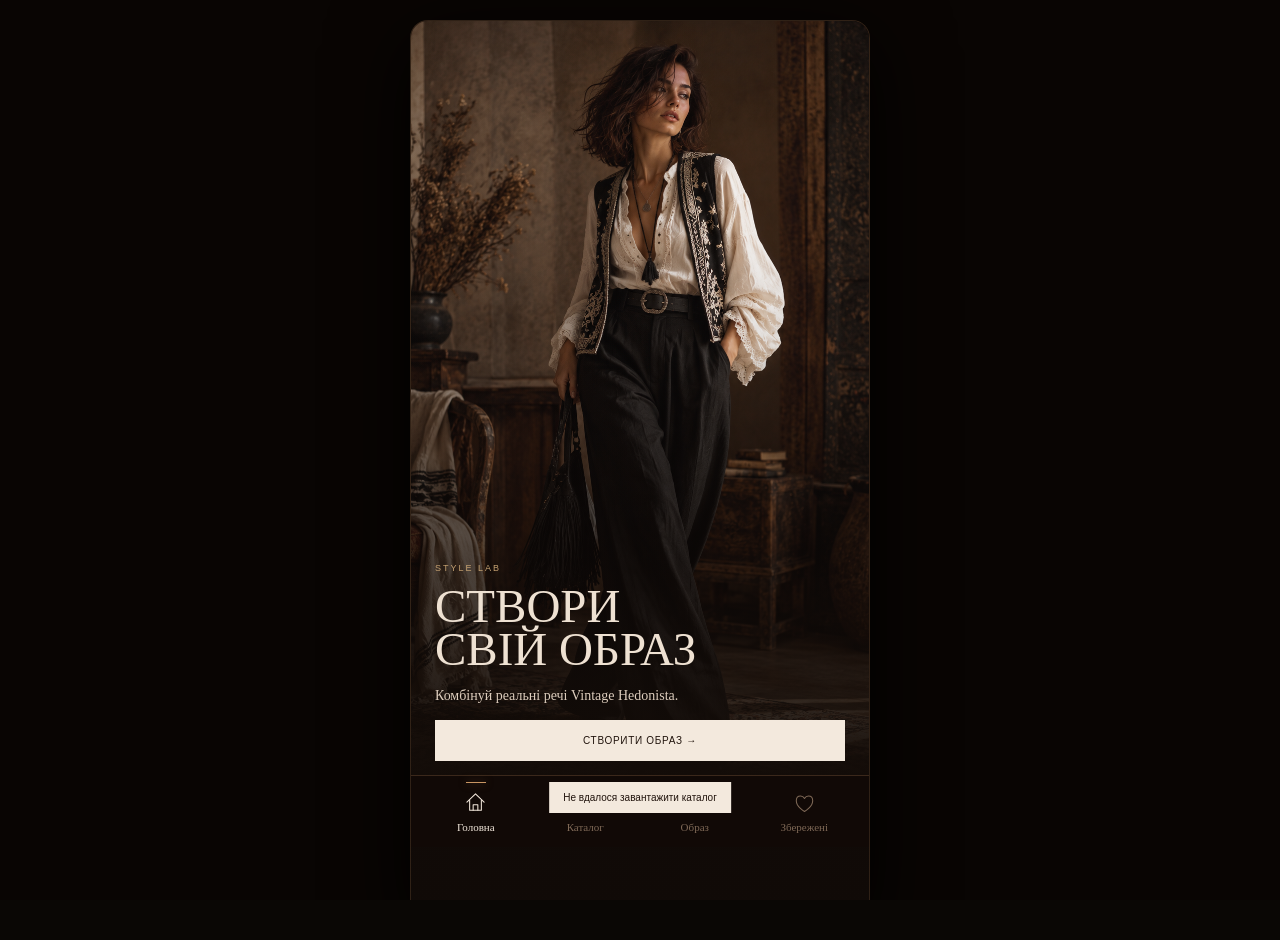
==== index.html @ c7dd745f "Refresh product image fix" ====
<!doctype html>
<html lang="uk">
<head>
<meta charset="utf-8"><meta name="viewport" content="width=device-width,initial-scale=1,viewport-fit=cover">
<meta name="theme-color" content="#140c08"><title>Vintage Hedonista — Outfit Builder V5</title>
<link rel="stylesheet" href="app.css?v=546"><link rel="stylesheet" href="hero-slider.css?v=514">
</head><body><div class="app">
<main>
<section class="screen active" id="home">
<div class="hero"><img src="assets/model/style-lab-hero.jpg" alt="Vintage Hedonista Style Lab"><div class="heroFade"></div><div class="heroCopy"><span>STYLE LAB</span><h1>СТВОРИ<br>СВІЙ ОБРАЗ</h1><p>Комбінуй реальні речі Vintage Hedonista.</p><button class="btn light" data-go="builder">СТВОРИТИ ОБРАЗ →</button></div></div>
<div class="homeEditorial">
<section class="howBlock"><span class="eyebrow">ПРОЦЕС СТВОРЕННЯ ОБРАЗУ</span><h2>СТВОРЮЙ · ПОЄДНУЙ · ЗБЕРІГАЙ</h2><div class="howGrid"><article><strong>01</strong><b>ОБЕРИ РЕЧІ</b><p>Додавай у свій образ улюблені вінтажні речі.</p></article><article><strong>02</strong><b>СТВОРИ ОБРАЗ</b><p>Комбінуй, експериментуй та дивись результат.</p></article><article><strong>03</strong><b>ЗБЕРЕЖИ СТИЛІЗАЦІЮ</b><p>Зберігай вдалі поєднання.</p></article></div></section>
<section class="startPieceBlock"><div class="sectionHead"><div><span class="eyebrow">STYLE START</span><h2>ПОЧНИ З ОДНІЄЇ РЕЧІ</h2></div><button class="textLink" data-go="builder">КАТАЛОГ →</button></div><p class="lead">Обери одну річ. Побудуй навколо неї весь образ.</p><div id="homeProducts" class="homeProducts"></div></section>
<section class="statementBlock"><span>VINTAGE HEDONISTA / STYLE LAB</span><h2>ОДЯГ НЕ ПОТРЕБУЄ ПРАВИЛ.<br>ЙОМУ ПОТРІБЕН КОНТЕКСТ.</h2><p>Експериментуй з речами Vintage Hedonista та створюй власні поєднання.</p></section>
<section id="lastLookHome" hidden><div class="sectionHead"><div><span class="eyebrow">ОСТАННЯ ЗБЕРЕЖЕНА СТИЛІЗАЦІЯ</span><h2>ТВІЙ ОСТАННІЙ ОБРАЗ</h2></div><button class="textLink" data-go="saved">УСІ →</button></div><div id="lastLookCard"></div></section>
</div></section>
<section class="screen" id="builder"><div class="catalogAppHead"><div><span class="catalogKicker">VINTAGE HEDONISTA</span><h2>КАТАЛОГ</h2></div><button class="catalogFilterBtn" id="catalogFilterBtn" aria-label="Фільтри">⌁</button></div><div class="catalogSearch"><span>⌕</span><input id="catalogSearchInput" type="search" placeholder="Пошук речей" autocomplete="off"></div><div class="catalogToolbar"><span id="sectionTitle">УСІ ТОВАРИ</span><button id="clearFilter">СКИНУТИ</button></div><div id="productGrid" class="productGrid"></div><div class="builderDock"><button id="openLook"><div><small>ТВІЙ ОБРАЗ</small><b><span id="selectedCount">0</span> речей</b></div><span>ПЕРЕГЛЯНУТИ →</span></button></div></section>
<section class="screen productDetailScreen" id="productDetail"><div class="productDetailMedia"><img id="productDetailImage" alt=""><button class="productDetailBack" id="productBack" aria-label="Назад">‹</button><span class="productDetailMark">VINTAGE HEDONISTA</span><span id="productDetailSold" hidden>ПРОДАНО</span></div><div class="productDetailBody"><span id="productDetailBrand" class="eyebrow"></span><h1 id="productDetailName"></h1><div class="productDetailPrice" id="productDetailPrice"></div><div class="productDetailRule"><span>ДЕТАЛІ РЕЧІ</span></div><div class="productDetailMeta" id="productDetailMeta"></div><button class="btn light wide productDetailAdd" id="productDetailAdd">ДОДАТИ ДО ОБРАЗУ</button></div></section>
<section class="screen lookAppScreen" id="look"><div class="lookAppHead"><div><span class="eyebrow">STYLE LAB</span><h2>ТВІЙ ОБРАЗ</h2></div></div><div class="lookBlank"><h2>Почни новий образ</h2><p>Додай речі з каталогу для нової стилізації.</p><button class="btn light wide" data-go="builder">ДОДАТИ РЕЧІ →</button></div><div class="modelStage"><div class="lookPreGenerate" id="lookPreGenerate"><span>AI STYLE LAB</span><h3>Твій образ готовий до примірки</h3><p>Обрані речі зібрані нижче. Створи AI-образ, щоб побачити їх разом на моделі.</p><b>✦</b></div><img id="lookPreview" src="" alt="AI model preview" hidden><div class="aiLoader"><i></i><b>СТВОРЮЄМО ОБРАЗ</b><small>AI STYLE LAB</small></div><span class="stageTag" id="lookPreviewTag" hidden>AI PREVIEW</span></div><div class="lookSummary"><div><span>РЕЧЕЙ</span><b id="lookCount">0</b></div><div><span>ВАРТІСТЬ</span><b id="lookTotal">0 грн</b></div></div><div class="lookSectionHead"><span>ВИБРАНІ РЕЧІ</span><button data-go="builder">+ ДОДАТИ</button></div><div id="lookItems" class="lookItems"></div><div class="aiBox"><span>AI STYLE LAB</span><h2>Приміряти образ на моделі</h2><p>AI збере вибрані речі в єдину редакційну стилізацію.</p><button class="btn light wide" id="generateLook">СТВОРИТИ AI-ОБРАЗ ✦</button></div><div class="lookActions"><button class="btn outline wide" data-go="builder">ЗМІНИТИ ОБРАЗ</button><button class="btn light wide" id="saveLook">ЗБЕРЕГТИ ОБРАЗ ♡</button></div></section>
<section class="screen savedDetailScreen" id="savedDetail"><div class="savedDetailHead"><button id="savedDetailBack" aria-label="Назад">‹</button><div><span>STYLE LAB</span><h2 id="savedDetailName">СТИЛІЗАЦІЯ</h2></div><i></i></div><div class="savedDetailHero"><img id="savedDetailImage" src="assets/model/base-look.png" alt="Збережена стилізація"><span>ЗБЕРЕЖЕНИЙ ОБРАЗ</span></div><div class="savedDetailMeta"><div><span>РЕЧЕЙ</span><b id="savedDetailCount">0</b></div><div><span>ВАРТІСТЬ</span><b id="savedDetailTotal">0 грн</b></div></div><div class="savedDetailSection"><span>РЕЧІ В ОБРАЗІ</span><div id="savedDetailItems" class="savedDetailItems"></div></div><div class="savedDetailActions"><button class="btn outline wide" id="editSavedLook">РЕДАГУВАТИ ОБРАЗ</button><button class="savedDetailDelete" id="deleteSavedLook">ВИДАЛИТИ</button></div></section>
<section class="screen savedGalleryScreen" id="saved"><div class="savedGalleryHead"><span>STYLE LAB</span><h2>Збережені образи</h2><p>Твої готові стилізації Vintage Hedonista</p></div><div id="savedList" class="savedGallery"></div><div class="savedGalleryCreate"><button class="btn outline wide" data-go="builder">+ СТВОРИТИ НОВИЙ ОБРАЗ</button></div></section>
</main>
<nav class="vintageNav"><button data-go="home" class="active"><svg viewBox="0 0 32 32"><path d="M5 15.5 16 5l11 10.5"/><path d="M8.5 13v13h15V13"/><path d="M13 26v-7h6v7"/></svg><span>Головна</span></button><button data-go="builder"><svg viewBox="0 0 32 32"><path d="M16 7.2c0-2.2 1.3-3.7 3.2-3.7 1.7 0 3 1.1 3 2.7 0 1.8-1.4 2.6-3.1 3.4-1.6.8-3.1 1.8-3.1 4.2"/><path d="m16 13.8-11 8.6h22z"/></svg><span>Каталог</span></button><button data-go="look"><svg viewBox="0 0 32 32"><path d="M12 5.5c1.1 2 2.3 3 4 3s2.9-1 4-3"/><path d="M12 5.5 7.5 10l3.2 4.1 1.3-1.2V27h8V12.9l1.3 1.2 3.2-4.1L20 5.5"/></svg><span>Образ</span></button><button data-go="saved"><svg viewBox="0 0 32 32"><path d="M16 26.2S5.5 20.3 5.5 12.4c0-3.5 2.2-6 5.4-6 2.2 0 4.1 1.3 5.1 3.2 1-1.9 2.9-3.2 5.1-3.2 3.2 0 5.4 2.5 5.4 6 0 7.9-10.5 13.8-10.5 13.8Z"/></svg><span>Збережені</span></button></nav>
</div><div id="toast" class="toast"></div>
<div class="catalogSheet" id="catalogSheet" aria-hidden="true"><div class="sheetBackdrop" id="catalogSheetBackdrop"></div><div class="sheetPanel"><div class="sheetHandle"></div><div class="sheetHead"><div><span>КАТАЛОГ</span><h2>Фільтри</h2></div><button id="catalogSheetClose" aria-label="Закрити">×</button></div><div class="catalogFilterArea" id="catalogFilterArea"><div id="categoryTabs" class="categoryTabs"></div><div id="subcategoryTabs" class="subcategoryTabs"></div></div><button class="btn light wide sheetApply" id="catalogSheetApply">ПОКАЗАТИ ТОВАРИ</button></div></div>

<div class="nameModal" id="nameModal" aria-hidden="true"><div class="nameModalBackdrop" id="nameModalBackdrop"></div><div class="nameModalCard"><div class="nameSheetHandle"></div><div class="nameSheetHead"><div><span>STYLE LAB</span><h2>Зберегти образ</h2></div><button id="cancelSave" aria-label="Закрити">×</button></div><label class="nameSheetField"><span>НАЗВА СТИЛІЗАЦІЇ</span><input id="lookNameInput" maxlength="50" placeholder="Наприклад: Осінь у Парижі"></label><button class="btn light wide nameSheetSave" id="confirmSave">ЗБЕРЕГТИ ОБРАЗ</button></div></div>
<script src="https://cdn.jsdelivr.net/npm/@supabase/supabase-js@2"></script><script src="config.js?v=56"></script><script src="app.js?v=545"></script><script src="hero-slider.js?v=514"></script>
</body></html>
---- app.css ----
:root{--bg:#130c08;--cream:#f3e9dd;--text:#eee1d2;--muted:#9e8977;--line:#493125;--gold:#c4a071}
*{box-sizing:border-box}html,body{margin:0;background:#0a0705;color:var(--text);font-family:Arial,sans-serif}button{font:inherit}.app{width:min(430px,100%);min-height:100vh;margin:auto;background:linear-gradient(#160d09,#100a07);padding-bottom:72px}.topbar{height:60px;display:grid;grid-template-columns:45px 1fr 45px;align-items:center;border-bottom:1px solid #332118;background:#120b08;position:sticky;top:0;z-index:20}.brand{text-align:center;font:15px Georgia;letter-spacing:2px}.screen{display:none}.screen.active{display:block}
.hero{height:650px;position:relative;overflow:hidden}.hero img,.modelStage img{width:100%;height:100%;object-fit:cover}.heroFade{position:absolute;inset:0;background:linear-gradient(transparent 35%,rgba(15,9,6,.25),#130c08 96%)}.heroCopy{position:absolute;left:24px;right:24px;bottom:30px}.heroCopy>span,.aiBox>span,.empty>span{font-size:9px;letter-spacing:2px;color:var(--gold)}h1{font:44px/.95 Georgia;margin:10px 0}.heroCopy p,.aiBox p{font:14px/1.5 Georgia;color:#ddcdbd}.btn{padding:14px;border:1px solid var(--cream);letter-spacing:.7px;font-size:10px}.light{background:var(--cream);color:#21140d}.outline{background:none;color:var(--cream)}.wide{width:100%;margin-top:8px}.heroCopy .btn{width:100%}
.pageTitle{text-align:center;padding:18px 12px 8px}.pageTitle span{font:14px Georgia;letter-spacing:1px}.pageTitle small{display:block;color:var(--muted);font-size:9px;margin-top:4px}.categoryTabs,.subcategoryTabs{display:flex;gap:6px;overflow:auto;padding:9px 13px;scrollbar-width:none}.categoryTabs button,.subcategoryTabs button{white-space:nowrap;border:1px solid var(--line);background:none;color:#cbb8a6;padding:8px 10px;font-size:8px}.categoryTabs button.active{background:var(--cream);color:#21140d}.subcategoryTabs{display:none;padding-top:0}.subcategoryTabs.visible{display:flex}.subcategoryTabs button{border-radius:20px}.subcategoryTabs button.active{color:var(--cream);border-color:var(--gold);background:#28180f}
.catalogToolbar{padding:7px 14px 2px;display:flex;justify-content:space-between}.catalogToolbar span{font:11px Georgia}.catalogToolbar button{border:0;background:none;color:var(--muted);font-size:8px}.productGrid{display:grid;grid-template-columns:1fr 1fr;gap:13px;padding:9px 14px 95px}.product{border:0;background:none;color:var(--text);padding:0;text-align:left}.product .image{aspect-ratio:1;position:relative;overflow:hidden;border:1px solid transparent;background:#25160f}.product.selected .image{border-color:var(--cream)}.product img{width:100%;height:100%;object-fit:cover}.soldBadge{position:absolute;left:6px;bottom:6px;padding:4px 6px;background:#160d09dd;border:1px solid #8c7460;font-size:7px}.product b{display:block;font:11px/1.3 Georgia;margin:6px 0 2px}.product small{font-size:9px;color:#c7b3a2}.product em{display:block;font-style:normal;font-size:8px;color:#826f60;margin-top:2px}
.builderDock{position:fixed;bottom:70px;width:min(430px,100%);padding:9px 13px;background:linear-gradient(transparent,#120b08 28%);z-index:15}.builderDock button{width:100%;border:0;background:var(--cream);color:#21140d;padding:11px 13px;display:flex;align-items:center;justify-content:space-between;text-align:left}.builderDock small{display:block;font-size:7px;letter-spacing:1.2px}.builderDock b{font:16px Georgia;font-weight:400}
.modelStage{height:560px;margin:8px 13px;position:relative;overflow:hidden;border:1px solid var(--line)}.stageTag{position:absolute;top:10px;right:10px;background:#160d09aa;border:1px solid #8e7765;padding:6px;font-size:7px}.aiBox{margin:13px;padding:16px;border:1px solid var(--line);background:#18100b}.aiBox h2{font:23px Georgia;font-weight:400;margin:7px 0}.lookSummary{display:grid;grid-template-columns:1fr 1fr;border-top:1px solid var(--line);border-bottom:1px solid var(--line);margin:13px}.lookSummary>div{padding:12px}.lookSummary>div+div{border-left:1px solid var(--line)}.lookSummary span{display:block;font-size:7px;color:var(--muted)}.lookSummary b{display:block;font:17px Georgia;margin-top:5px}.lookItems{padding:0 13px}.lookRow{display:grid;grid-template-columns:75px 1fr 30px;gap:10px;align-items:center;padding:8px 0;border-bottom:1px solid #332219}.lookRow img{width:75px;height:75px;object-fit:cover}.lookRow span{font-size:7px;color:var(--gold);text-transform:uppercase}.lookRow b{display:block;font:12px Georgia;font-weight:400;margin:3px 0}.lookRow small{color:var(--muted);font-size:9px}.lookRow button{border:0;background:none;color:#bba896;font-size:22px}.lookActions{padding:13px 13px 22px}
.empty{padding:45px 18px}.empty h2{font:30px Georgia;font-weight:400}.savedCard{display:grid;grid-template-columns:100px 1fr;gap:12px;border:1px solid var(--line);padding:10px;margin-bottom:18px}.savedCard img{width:100px;height:130px;object-fit:cover}.state{grid-column:1/-1;border:1px solid var(--line);padding:25px;text-align:center;color:var(--muted);font:13px/1.5 Georgia}
nav{position:fixed;bottom:0;width:min(430px,100%);height:70px;display:grid;grid-template-columns:repeat(4,1fr);background:#120b08f8;border-top:1px solid #39261c;z-index:30}nav button{border:0;background:none;color:#7e6b5d}nav button span{display:block;font-size:7px;margin-top:4px}nav button.active{color:var(--cream)}.toast{position:fixed;left:50%;bottom:87px;transform:translate(-50%,10px);opacity:0;background:var(--cream);color:#21140d;padding:10px 14px;font-size:10px;transition:.2s;z-index:100;white-space:nowrap}.toast.show{opacity:1;transform:translate(-50%,0)}
#home .hero{height:calc(100vh - 130px);min-height:650px;max-height:820px;background:#160d09}#home .heroFade{background:linear-gradient(180deg,rgba(12,7,5,.03) 26%,rgba(12,7,5,.10) 43%,rgba(12,7,5,.58) 70%,#130c08 98%),linear-gradient(90deg,rgba(12,7,5,.28),transparent 68%)}#home .heroCopy h1{font-size:47px;line-height:.92}.vintageNav{height:76px;background:rgba(17,10,7,.985);border-top:1px solid rgba(197,160,113,.22)}.vintageNav button{color:#7e6856;font-family:Georgia,serif;display:flex;flex-direction:column;align-items:center;justify-content:center;gap:5px;padding:6px 2px}.vintageNav button svg{width:25px;height:25px;fill:none;stroke:currentColor;stroke-width:1.35;stroke-linecap:round;stroke-linejoin:round}.vintageNav button span{margin:0;font-size:11px}.vintageNav button.active{color:#f1e6da}
.nameModal{display:none;position:fixed;inset:0;z-index:200;align-items:flex-end;justify-content:center}.nameModal.show{display:flex}.nameModalBackdrop{position:absolute;inset:0;background:#050302c7}.nameModalCard{position:relative;width:min(430px,100%);background:#160d09;border-top:1px solid #5a3b2a;padding:24px 20px 28px}.nameModalCard>span{font-size:8px;letter-spacing:2px;color:var(--gold)}.nameModalCard h2{font:28px Georgia;font-weight:400;margin:8px 0 15px}.nameModalCard input{width:100%;height:52px;border:1px solid #5a3d2d;background:#100a07;color:var(--cream);padding:0 14px;font:17px Georgia}.nameModalActions{display:grid;grid-template-columns:1fr 1.2fr;gap:8px;margin-top:12px}.lookBlank{display:none;padding:120px 24px;text-align:center}.lookBlank h2{font:30px Georgia;font-weight:400}.lookBlank p{color:var(--muted);font:14px Georgia}#look.isEmpty .lookBlank{display:block}#look.isEmpty .modelStage,#look.isEmpty .aiBox,#look.isEmpty .lookSummary,#look.isEmpty .lookItems,#look.isEmpty .lookActions{display:none}
.topbar.brandOnly{display:flex!important;align-items:center!important;justify-content:center!important}.topbar.brandOnly .brand{margin:0 auto!important}.product .check{position:absolute!important;right:8px!important;top:8px!important;width:auto!important;height:auto!important;padding:6px 8px!important;border:1px solid rgba(235,218,194,.55)!important;border-radius:0!important;background:rgba(24,13,8,.78)!important;color:#eadbc5!important;font:7px/1.1 Georgia,serif!important;letter-spacing:.11em!important;white-space:nowrap}.product.selected .check{background:#eadbc5!important;color:#21140d!important}.builderDock{display:none!important}.builderDock.visible{display:block!important}
#savedList{margin-top:24px}.savedCard.savedLookCard{display:grid!important;grid-template-columns:112px minmax(0,1fr)!important;gap:14px!important;padding:10px!important;margin-bottom:14px!important}.savedCard.savedLookCard>img{width:112px!important;height:154px!important;object-fit:cover!important}.savedLookCard .savedInfo>b{display:block;margin:4px 0 6px;font:18px/1.1 Georgia,serif;font-weight:400}.savedActions{display:flex;align-items:center;flex-wrap:wrap;gap:8px;margin-top:16px}.savedActions button{border:0!important;border-bottom:1px solid #745b49!important;background:none!important;color:#bda995!important;padding:0 0 3px!important;font-size:8px!important}.savedActions .deleteSaved{color:#c49770!important}
.homeEditorial{background:#120a07;color:#eadfce}.homeEditorial section{padding:32px 20px;border-top:1px solid #3b2418}.homeEditorial h2{margin:6px 0 0;font:400 27px/.98 Georgia,serif}.eyebrow{font:9px Arial,sans-serif;letter-spacing:.18em;color:#c28d58}.howBlock{text-align:center}.howGrid{display:grid;grid-template-columns:repeat(3,1fr);margin-top:25px;text-align:left}.howGrid article{padding:0 10px;border-right:1px solid #543522}.howGrid strong{display:block;font:italic 24px Georgia;color:#c89562}.howGrid b{display:block;margin-top:8px;font:11px Georgia;font-weight:400}.howGrid p{font:9px/1.35 Georgia;color:#a9927d}.inspirationRail{display:flex;flex-wrap:nowrap;gap:10px;width:100%;overflow-x:auto;margin-top:18px;scrollbar-width:none}.inspoCard{position:relative;height:255px;flex:0 0 72%;border:1px solid #563724;background:radial-gradient(circle at 50% 25%,#69462f,#2a190f 55%,#140b07);color:#eadfce;text-align:left;padding:16px}.inspoCard span{position:absolute;bottom:48px;color:#c89562;font:italic 25px Georgia}.inspoCard b{position:absolute;bottom:20px;left:16px;font:20px Georgia;font-weight:400}.sectionHead{display:flex;justify-content:space-between;align-items:flex-end;gap:12px}.textLink{border:0;background:none;color:#b98a5d;font:9px Arial}.lead{font:13px Georgia;color:#bba795}.homeProducts{display:grid;grid-template-columns:repeat(3,1fr);gap:8px;margin-top:16px}.homeProduct{border:0;background:none;color:#eadfce;text-align:left;padding:0;min-width:0}.homeProduct img{width:100%;aspect-ratio:1;object-fit:cover;border:1px solid #4d3021}.homeProduct b{display:block;margin-top:7px;font:10px/1.2 Georgia;font-weight:400}.homeProduct small{font-size:8px;color:#a78f7a}.statementBlock{text-align:center!important;padding:42px 24px!important;background:radial-gradient(circle,#382216,#170d09 70%)}.statementBlock h2{color:#d3a06d!important;margin:12px 0!important}.statementBlock p{font:11px/1.4 Georgia;color:#d7c7b3}.homeLastCard{width:100%;display:grid;grid-template-columns:90px 1fr;gap:12px;padding:9px;border:1px solid #513321;background:none;color:#eadfce;text-align:left}.homeLastCard img{width:90px;height:120px;object-fit:cover}
html,body,.app,main,.screen,.homeEditorial,.homeEditorial section{max-width:100%;min-width:0}html,body,.app{overflow-x:hidden}@media(max-width:699px){.app,nav,.builderDock{width:100vw!important;max-width:100vw!important;left:0!important;right:0!important;transform:none!important}}#home{margin-bottom:-62px;padding-bottom:62px}
#generateLook:disabled{opacity:.58;cursor:wait}.modelStage .aiLoader{display:none;position:absolute;inset:0;z-index:3;background:rgba(18,11,7,.78);align-items:center;justify-content:center;flex-direction:column;gap:9px;text-align:center}.modelStage.aiLoading .aiLoader{display:flex}.modelStage.aiLoading #lookPreview{filter:blur(3px);transform:scale(1.015)}.aiLoader i{width:28px;height:28px;border:1px solid rgba(239,226,207,.28);border-top-color:#efe2cf;border-radius:50%;animation:vhSpin .8s linear infinite}@keyframes vhSpin{to{transform:rotate(360deg)}}
@media(min-width:700px){body{padding:25px}.app{box-shadow:0 0 60px #000}.builderDock,nav{left:50%;transform:translateX(-50%)}nav{bottom:25px}.builderDock{bottom:95px}}

/* APP SHELL — native-like navigation layer */
:root{--vh-nav-h:72px;--vh-top-h:54px}
html,body{height:100%;overscroll-behavior:none}
body{margin:0}
.app{height:100dvh;max-height:100dvh;display:grid;grid-template-rows:var(--vh-top-h) minmax(0,1fr) var(--vh-nav-h);overflow:hidden}
.topbar{position:relative!important;inset:auto!important;height:var(--vh-top-h)!important;min-height:var(--vh-top-h);z-index:40;background:rgba(20,12,8,.96);backdrop-filter:blur(14px);-webkit-backdrop-filter:blur(14px);border-bottom:1px solid rgba(190,139,91,.18)}
main{position:relative;min-height:0;height:100%;overflow:hidden}
.screen{position:absolute!important;inset:0!important;display:block!important;height:100%!important;min-height:0!important;overflow-y:auto!important;overflow-x:hidden!important;-webkit-overflow-scrolling:touch;overscroll-behavior-y:contain;scrollbar-width:none;opacity:0;visibility:hidden;pointer-events:none;transform:translateX(18px);transition:opacity .22s ease,transform .26s cubic-bezier(.22,.75,.25,1),visibility 0s linear .26s;padding-bottom:18px}
.screen::-webkit-scrollbar{display:none}
.screen.active{opacity:1;visibility:visible;pointer-events:auto;transform:translateX(0);transition-delay:0s}
.vintageNav{position:relative!important;inset:auto!important;left:auto!important;right:auto!important;bottom:auto!important;transform:none!important;width:100%!important;max-width:none!important;height:var(--vh-nav-h);z-index:60;padding:5px max(10px,env(safe-area-inset-right)) max(5px,env(safe-area-inset-bottom)) max(10px,env(safe-area-inset-left));background:rgba(18,10,7,.97);backdrop-filter:blur(18px);-webkit-backdrop-filter:blur(18px);border-top:1px solid rgba(190,139,91,.24)}
.vintageNav button{position:relative;min-height:54px;border-radius:10px;transition:background .16s ease,color .16s ease,transform .12s ease}
.vintageNav button:active{transform:scale(.94);background:rgba(255,255,255,.035)}
.vintageNav button.active:after{content:"";position:absolute;top:1px;left:50%;width:20px;height:1px;transform:translateX(-50%);background:#c89562;box-shadow:0 0 8px rgba(200,149,98,.5)}
.vintageNav button.active svg{transform:translateY(-1px)}
.pageTitle{position:sticky;top:0;z-index:25;background:rgba(18,10,7,.93);backdrop-filter:blur(14px);-webkit-backdrop-filter:blur(14px);border-bottom:1px solid rgba(190,139,91,.14)}
.builderDock{position:sticky!important;left:auto!important;right:auto!important;bottom:10px!important;transform:none!important;width:calc(100% - 24px)!important;margin:14px 12px 4px!important;z-index:30}
#home{margin-bottom:0!important;padding-bottom:0!important}
button{-webkit-tap-highlight-color:transparent}
@media(min-width:700px){
 body{padding:20px;background:#090503}
 .app{width:min(460px,calc(100vw - 40px));height:calc(100dvh - 40px);max-height:calc(100dvh - 40px);margin:0 auto;border:1px solid rgba(190,139,91,.18);box-shadow:0 20px 80px #000;border-radius:18px;overflow:hidden}
 .vintageNav{border-radius:0}
}


/* CATALOG APP UI */
.catalogAppHead{position:sticky;top:0;z-index:28;display:flex;align-items:center;justify-content:space-between;padding:16px 18px 10px;background:rgba(18,10,7,.96);backdrop-filter:blur(16px);-webkit-backdrop-filter:blur(16px)}
.catalogKicker{display:block;font:7px Arial,sans-serif;letter-spacing:.2em;color:#b98656;margin-bottom:4px}.catalogAppHead h2{margin:0;font:400 26px/.95 Georgia,serif;letter-spacing:.02em}.catalogFilterBtn{width:38px;height:38px;border:1px solid #503322;border-radius:50%;background:#1b100b;color:#d9c5ad;font-size:22px}
.catalogSearch{position:sticky;top:64px;z-index:27;display:flex;align-items:center;gap:8px;margin:0;padding:0 18px 12px;background:rgba(18,10,7,.96);backdrop-filter:blur(16px);-webkit-backdrop-filter:blur(16px)}.catalogSearch span{position:absolute;left:31px;color:#a98769;font-size:20px}.catalogSearch input{width:100%;height:42px;border:1px solid #493023;border-radius:12px;background:#100906;color:#eee0cf;padding:0 14px 0 40px;font:14px Georgia,serif;outline:none}.catalogSearch input::placeholder{color:#806b5a}.catalogSearch input:focus{border-color:#a9794e}
.catalogFilterArea{padding:2px 18px 4px}.categoryTabs,.subcategoryTabs{display:flex!important;flex-wrap:nowrap!important;gap:7px!important;overflow-x:auto!important;scrollbar-width:none;padding:6px 0!important}.categoryTabs::-webkit-scrollbar,.subcategoryTabs::-webkit-scrollbar{display:none}.categoryTabs button,.subcategoryTabs button{flex:0 0 auto!important;border-radius:999px!important;white-space:nowrap!important;padding:9px 13px!important}.catalogToolbar{padding-left:18px!important;padding-right:18px!important}.catalogToolbar button{font-size:8px!important;letter-spacing:.12em!important}.productGrid{padding-left:12px!important;padding-right:12px!important}
#builder.filtersCollapsed .catalogFilterArea{display:none}

/* Catalog interaction polish */
.catalogSearch input{font-size:16px!important}
.catalogFilterBtn{font-size:0!important;position:relative}.catalogFilterBtn:before,.catalogFilterBtn:after{content:"";position:absolute;left:10px;right:10px;height:1px;background:currentColor}.catalogFilterBtn:before{top:14px;box-shadow:0 8px 0 currentColor}.catalogFilterBtn:after{top:18px;left:15px;right:15px}.catalogFilterBtn.active{background:#eadbc5;color:#21140d;border-color:#eadbc5}
.product[hidden]{display:none!important}
.product{transition:opacity .15s ease,transform .15s ease}.product:active{transform:scale(.985)}

/* PRODUCT DETAIL — app screen */
.productDetailScreen{background:#120a07}.productDetailTop{position:sticky;top:0;z-index:35;height:52px;display:grid;grid-template-columns:42px 1fr 42px;align-items:center;padding:0 12px;background:rgba(18,10,7,.94);backdrop-filter:blur(15px);-webkit-backdrop-filter:blur(15px);border-bottom:1px solid rgba(190,139,91,.16)}.productDetailTop button{width:38px;height:38px;border:0;background:none;color:#eadfce;font-size:24px}.productDetailTop span{text-align:center;font:10px Georgia,serif;letter-spacing:.16em;color:#d7c5b0}.productDetailMedia{position:relative;background:#1a0f0a}.productDetailMedia img{display:block;width:100%;aspect-ratio:1/1;object-fit:cover}.productDetailMedia>span{position:absolute;left:14px;bottom:14px;padding:7px 10px;background:#1b0f0a;color:#e5d6c3;border:1px solid #75543a;font:8px Arial;letter-spacing:.14em}.productDetailBody{padding:22px 18px 28px}.productDetailBody h1{margin:7px 0 8px;font:400 30px/1.02 Georgia,serif;color:#eee1d0}.productDetailPrice{font:19px Georgia,serif;color:#c89562;margin-bottom:22px}.productDetailMeta{border-top:1px solid #3e291d;margin-bottom:22px}.productDetailMeta div{display:flex;justify-content:space-between;gap:20px;padding:12px 0;border-bottom:1px solid #3e291d}.productDetailMeta span{font:8px Arial;letter-spacing:.14em;color:#8f7967}.productDetailMeta b{font:400 12px Georgia;color:#d9c9b7;text-align:right}.productDetailAdd{position:sticky;bottom:8px;z-index:5}.productDetailAdd:disabled{opacity:.5}

/* LOOK SCREEN — mobile app composition */
.lookAppScreen{background:#120a07;padding-bottom:20px}.lookAppHead{position:sticky;top:0;z-index:28;display:flex;align-items:center;justify-content:space-between;padding:15px 18px 12px;background:rgba(18,10,7,.95);backdrop-filter:blur(16px);-webkit-backdrop-filter:blur(16px);border-bottom:1px solid rgba(190,139,91,.14)}.lookAppHead h2{margin:3px 0 0;font:400 24px Georgia,serif;color:#eadfce}.lookAddTop{width:38px;height:38px;border:1px solid #503322;border-radius:50%;background:#1b100b;color:#d9c5ad;font-size:22px}.lookAppScreen .modelStage{margin:12px 12px 0;border:1px solid #3b271b;border-radius:18px;overflow:hidden;background:#1a0f0a}.lookAppScreen .modelStage>img{width:100%;display:block}.lookAppScreen .stageTag{top:12px;left:12px;border-radius:999px;background:rgba(20,11,7,.76);backdrop-filter:blur(8px)}.lookAppScreen .lookSummary{margin:10px 12px 0;border:1px solid #3b271b;border-radius:14px;overflow:hidden;background:#170d09}.lookAppScreen .lookSummary>div{padding:13px 14px}.lookAppScreen .lookSummary span{font-size:8px;letter-spacing:.15em}.lookAppScreen .lookSummary b{font-size:15px}.lookSectionHead{display:flex;align-items:center;justify-content:space-between;padding:22px 16px 9px}.lookSectionHead>span{font:9px Arial;letter-spacing:.17em;color:#a98b70}.lookSectionHead button{border:0;background:none;color:#c99666;font:9px Arial;letter-spacing:.12em}.lookAppScreen .lookItems{padding:0 12px;display:grid;gap:8px}.lookAppScreen .lookRow{display:grid;grid-template-columns:72px 1fr 34px;align-items:center;gap:11px;padding:8px;background:#190f0a;border:1px solid #38251a;border-radius:13px}.lookAppScreen .lookRow img{width:72px;height:72px;object-fit:cover;border-radius:9px}.lookAppScreen .lookRow>div{min-width:0}.lookAppScreen .lookRow span{display:block;font:8px Arial;letter-spacing:.12em;color:#9c8069;text-transform:uppercase}.lookAppScreen .lookRow b{display:block;margin:4px 0;font:400 14px/1.15 Georgia,serif;color:#e4d5c2;white-space:nowrap;overflow:hidden;text-overflow:ellipsis}.lookAppScreen .lookRow small{color:#a58e79;font-size:10px}.lookAppScreen .lookRow>button{width:30px;height:30px;border:1px solid #493025;border-radius:50%;background:none;color:#b89a80;font-size:18px}.lookAppScreen .aiBox{margin:20px 12px 0;padding:20px 16px;border-radius:16px;border:1px solid #4b3020;background:linear-gradient(145deg,#21140d,#160c08)}.lookAppScreen .aiBox h2{font-size:23px;margin:6px 0 8px}.lookAppScreen .aiBox p{margin-bottom:16px}.lookAppScreen .lookActions{position:sticky;bottom:8px;z-index:20;margin:12px;padding:8px;background:rgba(18,10,7,.9);backdrop-filter:blur(14px);-webkit-backdrop-filter:blur(14px);border:1px solid rgba(96,61,40,.65);border-radius:15px}.lookAppScreen.isEmpty .lookAppHead,.lookAppScreen.isEmpty .lookSectionHead{display:none}

/* Mobile quick-add: whole visible CTA is the touch target */
.product .image .check{display:flex!important;align-items:center;justify-content:center;box-sizing:border-box;min-height:44px!important;left:8px!important;right:8px!important;width:auto!important;z-index:12!important;pointer-events:auto!important;touch-action:manipulation;cursor:pointer;-webkit-tap-highlight-color:transparent}

/* Global brand bar removed */
.app{grid-template-rows:minmax(0,1fr) auto!important}

/* Compact catalog quick-add */
.product .image .check{left:50%!important;right:auto!important;bottom:8px!important;width:auto!important;min-width:0!important;min-height:34px!important;padding:0 11px!important;transform:translateX(-50%)!important;border-radius:999px!important;white-space:nowrap!important;font-size:8px!important;line-height:1!important;background:rgba(24,14,9,.88)!important;backdrop-filter:blur(8px);-webkit-backdrop-filter:blur(8px)}
.product.selected .image .check{padding:0 10px!important}

/* FINAL compact quick-add: small top-right visual, generous invisible tap target */
.product .image .check{top:8px!important;right:8px!important;bottom:auto!important;left:auto!important;transform:none!important;width:auto!important;min-width:0!important;min-height:0!important;height:auto!important;padding:6px 8px!important;border-radius:0!important;font:7px/1.1 Georgia,serif!important;letter-spacing:.08em!important;background:rgba(24,13,8,.82)!important;backdrop-filter:none!important;-webkit-backdrop-filter:none!important;overflow:visible!important}
.product .image .check::after{content:"";position:absolute;inset:-8px!important;z-index:-1}
.product:active,.product .image .check:active{transform:none!important;filter:none!important;opacity:1!important}
.product,.product *{-webkit-tap-highlight-color:transparent!important}

/* Selected quick-add state: keep label readable */
.product.selected .image .check{display:flex!important;width:auto!important;min-width:max-content!important;height:auto!important;min-height:0!important;padding:6px 8px!important;background:#eadbc5!important;color:#21140d!important;border:1px solid rgba(235,218,194,.75)!important;font:7px/1.1 Georgia,serif!important;letter-spacing:.06em!important;white-space:nowrap!important;opacity:1!important;visibility:visible!important}

.savedLookCard{cursor:pointer}

/* Compact AI preview badge */
.lookAppScreen .modelStage .stageTag{top:10px!important;right:10px!important;left:auto!important;width:auto!important;max-width:max-content!important;display:inline-flex!important;align-items:center!important;padding:5px 7px!important;border:1px solid rgba(180,151,126,.55)!important;border-radius:4px!important;background:rgba(20,11,7,.68)!important;backdrop-filter:blur(5px)!important;-webkit-backdrop-filter:blur(5px)!important;font:7px/1 Arial,sans-serif!important;letter-spacing:.1em!important;white-space:nowrap!important}


/* Saved look detail — native app-like presentation */
.savedDetailScreen{background:#120b08}
.savedDetailHead{position:sticky;top:0;z-index:12;display:grid;grid-template-columns:44px 1fr 44px;align-items:center;min-height:66px;padding:8px 10px;background:rgba(18,11,8,.92);backdrop-filter:blur(14px);-webkit-backdrop-filter:blur(14px);border-bottom:1px solid rgba(196,160,113,.14)}
.savedDetailHead button{width:38px;height:38px;border:0;background:transparent;color:#f3e9dd;font:34px/1 Georgia;display:grid;place-items:center}
.savedDetailHead div{text-align:center}.savedDetailHead span{display:block;color:#c4a071;font-size:7px;letter-spacing:.22em;margin-bottom:3px}.savedDetailHead h2{margin:0;font:16px/1.1 Georgia;letter-spacing:.08em;text-transform:uppercase;white-space:nowrap;overflow:hidden;text-overflow:ellipsis}
.savedDetailHero{position:relative;margin:0 12px;height:min(58vh,570px);min-height:390px;overflow:hidden;background:#21140d;border-radius:18px}
.savedDetailHero img{width:100%;height:100%;object-fit:cover;display:block}.savedDetailHero>span{position:absolute;right:10px;bottom:10px;padding:6px 8px;background:rgba(20,11,7,.72);border:1px solid rgba(196,160,113,.45);font-size:7px;letter-spacing:.12em}
.savedDetailMeta{display:grid;grid-template-columns:1fr 1fr;margin:12px;border:1px solid rgba(196,160,113,.16);border-radius:14px;overflow:hidden}.savedDetailMeta div{padding:13px 15px}.savedDetailMeta div+div{border-left:1px solid rgba(196,160,113,.16)}.savedDetailMeta span{display:block;color:#8f7865;font-size:7px;letter-spacing:.16em;margin-bottom:4px}.savedDetailMeta b{font:15px Georgia}
.savedDetailSection{padding:7px 12px 4px}.savedDetailSection>span{display:block;color:#b79b83;font-size:8px;letter-spacing:.18em;margin:0 2px 10px}.savedDetailItems{display:flex;gap:9px;overflow-x:auto;padding-bottom:8px;scroll-snap-type:x proximity;scrollbar-width:none}.savedDetailItems::-webkit-scrollbar{display:none}.savedDetailItem{flex:0 0 132px;padding:0 0 10px;text-align:left;color:#eee1d2;background:#1a100b;border:1px solid rgba(196,160,113,.14);border-radius:12px;overflow:hidden;scroll-snap-align:start}.savedDetailItem img{width:100%;aspect-ratio:1/1;object-fit:cover;display:block;margin-bottom:8px}.savedDetailItem span,.savedDetailItem b,.savedDetailItem small{display:block;margin:0 8px}.savedDetailItem span{font-size:6px;letter-spacing:.13em;color:#aa8d74;text-transform:uppercase}.savedDetailItem b{font:11px/1.2 Georgia;margin-top:3px;white-space:nowrap;overflow:hidden;text-overflow:ellipsis}.savedDetailItem small{font-size:8px;color:#9e8977;margin-top:4px}
.savedDetailActions{padding:8px 12px 26px}.savedDetailActions .btn{border-radius:12px}.savedDetailDelete{width:100%;margin-top:8px;padding:12px;border:0;background:transparent;color:#9f796c;font-size:8px;letter-spacing:.12em}
.screen.active{animation:vhScreenIn .24s cubic-bezier(.22,.75,.25,1)}@keyframes vhScreenIn{from{opacity:.72;transform:translateX(10px)}to{opacity:1;transform:translateX(0)}}

/* Catalog filter bottom sheet */
.catalogSheet{position:fixed;inset:0;z-index:180;pointer-events:none;visibility:hidden}.catalogSheet.show{pointer-events:auto;visibility:visible}.sheetBackdrop{position:absolute;inset:0;background:rgba(5,3,2,.58);opacity:0;transition:opacity .22s ease}.catalogSheet.show .sheetBackdrop{opacity:1}.sheetPanel{position:absolute;left:50%;bottom:0;width:min(430px,100%);max-height:min(72dvh,650px);overflow-y:auto;transform:translate(-50%,105%);transition:transform .3s cubic-bezier(.22,.75,.25,1);background:#18100b;border:1px solid rgba(196,160,113,.18);border-bottom:0;border-radius:22px 22px 0 0;padding:8px 14px calc(16px + env(safe-area-inset-bottom));box-shadow:0 -18px 55px rgba(0,0,0,.38)}.catalogSheet.show .sheetPanel{transform:translate(-50%,0)}.sheetHandle{width:38px;height:4px;border-radius:999px;background:#685344;margin:2px auto 13px}.sheetHead{display:flex;align-items:center;justify-content:space-between;padding:0 2px 12px}.sheetHead span{font-size:7px;letter-spacing:.2em;color:#c4a071}.sheetHead h2{margin:3px 0 0;font:25px Georgia}.sheetHead button{width:38px;height:38px;border:1px solid rgba(196,160,113,.18);border-radius:50%;background:#21150f;color:#eee1d2;font:25px/1 Arial}.catalogSheet .catalogFilterArea{display:block!important;padding:4px 0 8px}.catalogSheet .categoryTabs,.catalogSheet .subcategoryTabs{display:flex!important;overflow-x:auto!important;gap:7px;padding:7px 0;scrollbar-width:none}.catalogSheet .categoryTabs::-webkit-scrollbar,.catalogSheet .subcategoryTabs::-webkit-scrollbar{display:none}.catalogSheet .sheetApply{position:sticky;bottom:0;margin-top:12px;border-radius:12px}.sheetOpen{overflow:hidden}

/* Save look bottom sheet */
.nameModal{display:block!important;visibility:hidden;pointer-events:none}.nameModal.show{visibility:visible;pointer-events:auto}.nameModalBackdrop{opacity:0;transition:opacity .22s ease;background:rgba(5,3,2,.6)!important}.nameModal.show .nameModalBackdrop{opacity:1}.nameModalCard{width:min(430px,100%)!important;border:1px solid rgba(196,160,113,.18)!important;border-bottom:0!important;border-radius:22px 22px 0 0!important;padding:8px 16px calc(18px + env(safe-area-inset-bottom))!important;background:#18100b!important;transform:translateY(105%);transition:transform .3s cubic-bezier(.22,.75,.25,1);box-shadow:0 -18px 55px rgba(0,0,0,.38)}.nameModal.show .nameModalCard{transform:translateY(0)}.nameSheetHandle{width:38px;height:4px;border-radius:999px;background:#685344;margin:2px auto 13px}.nameSheetHead{display:flex;align-items:center;justify-content:space-between;margin-bottom:18px}.nameSheetHead span{font-size:7px;letter-spacing:.2em;color:#c4a071}.nameSheetHead h2{margin:3px 0 0!important;font:25px Georgia!important}.nameSheetHead button{width:38px;height:38px;border:1px solid rgba(196,160,113,.18);border-radius:50%;background:#21150f;color:#eee1d2;font:25px/1 Arial}.nameSheetField>span{display:block;margin:0 2px 7px;color:#9e8977;font-size:7px;letter-spacing:.16em}.nameModalCard .nameSheetField input{height:54px;border-radius:12px!important;border:1px solid rgba(196,160,113,.24)!important;background:#100a07!important;padding:0 15px!important;font:16px Georgia!important;outline:none}.nameModalCard .nameSheetField input:focus{border-color:rgba(196,160,113,.65)!important}.nameSheetSave{margin-top:12px!important;border-radius:12px!important}.nameModalActions{display:none!important}

/* App micro-interactions */
button,.product,.savedLookCard,.savedDetailItem{-webkit-tap-highlight-color:transparent;touch-action:manipulation}
.btn,.catalogFilterBtn,.vintageNav button,.lookSectionHead button,.productDetailAdd,.savedDetailItem,.savedLookCard{transition:transform .12s ease,opacity .12s ease,background-color .18s ease,border-color .18s ease}
.btn:active,.catalogFilterBtn:active,.lookSectionHead button:active,.productDetailAdd:active,.savedDetailItem:active,.savedLookCard:active{transform:scale(.975)!important;opacity:.9}
.vintageNav button:active{transform:scale(.92)}
.product{transition:opacity .16s ease,transform .16s ease}.product:active{transform:scale(.985)!important}.product .image{overflow:hidden}.product .image img{transition:transform .32s cubic-bezier(.22,.75,.25,1)}@media (hover:hover){.product:hover .image img{transform:scale(1.018)}}
.product .image .check{transition:background-color .2s ease,color .2s ease,border-color .2s ease,transform .15s ease!important}.product .image .check:active{transform:scale(.92)!important}.product.selected .image .check{animation:vhCheckPop .22s cubic-bezier(.2,.8,.25,1.25)}@keyframes vhCheckPop{0%{transform:scale(.84)}100%{transform:scale(1)}}
#lookPreview{transition:opacity .32s ease,transform .42s cubic-bezier(.22,.75,.25,1)}#lookPreview.aiRevealed{animation:vhAiReveal .55s ease both}@keyframes vhAiReveal{from{opacity:.25;transform:scale(1.018);filter:blur(3px)}to{opacity:1;transform:scale(1);filter:blur(0)}}
.lookRow{animation:vhRowIn .22s ease both}@keyframes vhRowIn{from{opacity:0;transform:translateY(5px)}to{opacity:1;transform:translateY(0)}}
.builderDock.visible{animation:vhDockIn .25s cubic-bezier(.22,.75,.25,1) both}@keyframes vhDockIn{from{opacity:0;transform:translateY(12px)}to{opacity:1;transform:translateY(0)}}
@media (prefers-reduced-motion:reduce){*,*::before,*::after{animation-duration:.01ms!important;transition-duration:.01ms!important;scroll-behavior:auto!important}}

/* Finish save sheet as a complete floating card */
.nameModal{padding:0 12px calc(10px + env(safe-area-inset-bottom))!important;align-items:flex-end!important}
.nameModalCard{width:min(406px,calc(100% - 24px))!important;margin:0 auto!important;border:1px solid rgba(196,160,113,.30)!important;border-radius:22px!important;padding:8px 16px 18px!important;overflow:hidden!important;box-shadow:0 18px 60px rgba(0,0,0,.48)!important}

/* Save sheet visible bottom gap — explicit iPhone floating card */
.nameModal.show{padding:12px!important;align-items:flex-end!important;justify-content:center!important}
.nameModal.show .nameModalCard{position:relative!important;bottom:auto!important;width:100%!important;max-width:406px!important;margin:0 0 max(12px,env(safe-area-inset-bottom))!important;border:1px solid rgba(196,160,113,.38)!important;border-radius:22px!important;padding:8px 16px 18px!important;transform:translateY(0)!important}

/* Pre-generation look state: never show unrelated model clothes */
.lookPreGenerate{position:absolute;inset:0;display:flex;flex-direction:column;align-items:center;justify-content:center;text-align:center;padding:38px 30px;background:radial-gradient(circle at 50% 38%,rgba(91,61,43,.34),transparent 42%),linear-gradient(160deg,#21140e,#100a07);z-index:1}.lookPreGenerate[hidden]{display:none!important}.lookPreGenerate>span{font-size:8px;letter-spacing:.22em;color:#c4a071}.lookPreGenerate h3{max-width:290px;margin:12px 0 10px;font:29px/1.03 Georgia;font-weight:400}.lookPreGenerate p{max-width:300px;margin:0;color:#a9917d;font:13px/1.55 Georgia}.lookPreGenerate>b{margin-top:22px;color:#c4a071;font:24px Georgia}.modelStage #lookPreview[hidden],.modelStage #lookPreviewTag[hidden]{display:none!important}

/* Compact fixed look actions above bottom navigation */
#look{padding-bottom:76px!important}
.lookAppScreen .lookActions{position:sticky!important;bottom:6px!important;z-index:45!important;display:grid!important;grid-template-columns:1fr 1fr!important;gap:7px!important;margin:10px 10px 0!important;padding:6px!important;background:rgba(18,10,7,.94)!important;backdrop-filter:blur(18px)!important;-webkit-backdrop-filter:blur(18px)!important;border:1px solid rgba(196,160,113,.25)!important;border-radius:14px!important;box-shadow:0 8px 30px rgba(0,0,0,.32)!important}
.lookAppScreen .lookActions .btn{height:44px!important;margin:0!important;padding:0 8px!important;border-radius:9px!important;font-size:8px!important;letter-spacing:.08em!important;white-space:nowrap!important}

/* Look actions belong to document flow: visible only after scrolling past generation block */
#look{padding-bottom:18px!important}
.lookAppScreen .lookActions{position:relative!important;bottom:auto!important;z-index:1!important;margin:12px 10px 18px!important}

/* Saved looks — editorial app gallery */
.savedGalleryScreen{padding:0 12px 24px!important;background:#120a07}
.savedGalleryHead{position:sticky;top:0;z-index:20;margin:0 -12px;padding:18px 16px 14px;background:rgba(18,10,7,.94);backdrop-filter:blur(16px);-webkit-backdrop-filter:blur(16px);border-bottom:1px solid rgba(196,160,113,.14)}
.savedGalleryHead>span{font:8px/1 Arial,sans-serif;letter-spacing:.2em;color:#c4a071}.savedGalleryHead h2{margin:6px 0 3px;font:400 27px/1 Georgia,serif}.savedGalleryHead p{margin:0;color:#927b69;font:10px/1.4 Georgia,serif}
.savedGallery{display:grid;grid-template-columns:repeat(2,minmax(0,1fr));gap:12px 10px;margin-top:14px}
.savedLookCard{position:relative;min-width:0;background:#1a0f0a;border:1px solid rgba(196,160,113,.16);border-radius:12px;overflow:visible}
.savedLookOpen{display:block;width:100%;padding:0;border:0;background:none;color:#eadfce;text-align:left}
.savedLookVisual{position:relative;overflow:hidden;border-radius:11px 11px 0 0;background:#21140e;aspect-ratio:3/4}.savedLookVisual img{display:block;width:100%;height:100%;object-fit:cover}.savedLookVisual>span{position:absolute;left:8px;bottom:8px;padding:5px 6px;background:rgba(18,10,7,.76);border:1px solid rgba(196,160,113,.32);font:6px/1 Arial,sans-serif;letter-spacing:.12em;color:#dcc5aa}
.savedLookInfo{padding:10px 34px 11px 10px;min-height:60px}.savedLookInfo b{display:block;overflow:hidden;text-overflow:ellipsis;white-space:nowrap;font:400 15px/1.15 Georgia,serif}.savedLookInfo small{display:block;margin-top:5px;color:#a48d79;font:8px/1.2 Arial,sans-serif;letter-spacing:.03em}
.savedLookMenu{position:absolute;right:5px;bottom:13px;width:30px;height:30px;padding:0;border:0;background:none;color:#bda58e;font:14px/1 Arial,sans-serif;letter-spacing:1px;z-index:3}
.savedLookMenuBox{position:absolute;right:6px;bottom:43px;z-index:12;width:128px;padding:5px;background:#24150e;border:1px solid rgba(196,160,113,.32);border-radius:9px;box-shadow:0 12px 28px rgba(0,0,0,.45)}.savedLookMenuBox[hidden]{display:none!important}.savedLookMenuBox button{display:block;width:100%;padding:10px 8px;border:0;background:none;color:#d8c4af;text-align:left;font:7px/1 Arial,sans-serif;letter-spacing:.08em}.savedLookMenuBox .deleteSaved{color:#c89272;border-top:1px solid rgba(196,160,113,.14)}
.savedGalleryCreate{margin:18px 0 4px}.savedGalleryCreate .btn{height:46px!important}
@media(min-width:430px){.savedGallery{gap:14px 12px}}

/* Product detail — editorial mobile app refinement */
.productDetailScreen{padding-bottom:18px!important}
.productDetailScreen .productDetailTop{display:none!important}
.productDetailMedia{position:relative!important;margin:0!important;background:#1a0f0a!important}
.productDetailMedia img{display:block!important;width:100%!important;aspect-ratio:1/1.18!important;object-fit:cover!important}
.productDetailBack{position:absolute;top:max(12px,env(safe-area-inset-top));left:12px;z-index:4;width:38px;height:38px;border:1px solid rgba(235,223,206,.28);border-radius:50%;background:rgba(18,10,7,.72);backdrop-filter:blur(10px);-webkit-backdrop-filter:blur(10px);color:#f0e3d3;font:30px/32px Georgia,serif;padding:0 1px 3px 0}
.productDetailMark{position:absolute;top:max(18px,calc(env(safe-area-inset-top) + 6px));left:58px;right:58px;text-align:center;color:#eadfce;text-shadow:0 1px 10px rgba(0,0,0,.55);font:8px/1 Georgia,serif;letter-spacing:.17em}
.productDetailMedia>#productDetailSold{left:12px!important;bottom:12px!important;border-radius:3px;background:rgba(18,10,7,.84)!important}
.productDetailBody{padding:20px 16px 22px!important}
.productDetailBody>.eyebrow{display:block;margin-bottom:7px;font-size:8px!important;letter-spacing:.18em!important}
.productDetailBody h1{margin:0 0 9px!important;font:400 29px/1.04 Georgia,serif!important;letter-spacing:-.015em}
.productDetailPrice{margin:0 0 22px!important;font:18px/1 Georgia,serif!important}
.productDetailRule{display:flex;align-items:center;gap:10px;margin:0 0 4px}.productDetailRule span{font:7px/1 Arial,sans-serif;letter-spacing:.16em;color:#9e8671}.productDetailRule:after{content:"";height:1px;flex:1;background:rgba(196,160,113,.18)}
.productDetailMeta{margin:0 0 18px!important;border-top:0!important}.productDetailMeta div{min-height:42px;align-items:center;padding:10px 0!important;border-bottom:1px solid rgba(196,160,113,.16)!important}.productDetailMeta span{font-size:7px!important}.productDetailMeta b{max-width:68%;font-size:12px!important}
.productDetailAdd{position:relative!important;bottom:auto!important;z-index:1!important;height:48px!important;margin-top:6px!important;border-radius:9px!important;font-size:8px!important;letter-spacing:.11em!important}
.productDetailAdd:not(:disabled):active{transform:scale(.98)!important}

/* Product detail image: preserve original square product photo */
.productDetailMedia{min-height:0!important}
.productDetailMedia #productDetailImage{display:block!important;width:100%!important;height:auto!important;aspect-ratio:1/1!important;object-fit:contain!important;object-position:center!important;opacity:1!important;visibility:visible!important;background:#1a0f0a!important}
---- hero-slider.css ----
#home .hero{position:relative;overflow:hidden}
#home .heroSlides{position:absolute;inset:0;z-index:0;overflow:hidden}
#home .heroSlide{position:absolute;inset:0;width:100%;height:100%;object-fit:cover;object-position:center;opacity:0;transform:scale(1.025);transition:opacity .9s cubic-bezier(.4,0,.2,1),transform 2.8s cubic-bezier(.2,.65,.3,1)}
#home .heroSlide.active{opacity:1;transform:scale(1)}
#home .heroFade{z-index:1;pointer-events:none}
#home .heroCopy{z-index:2}
.brandOnly{justify-content:center}
.brandOnly .brand{margin:auto}
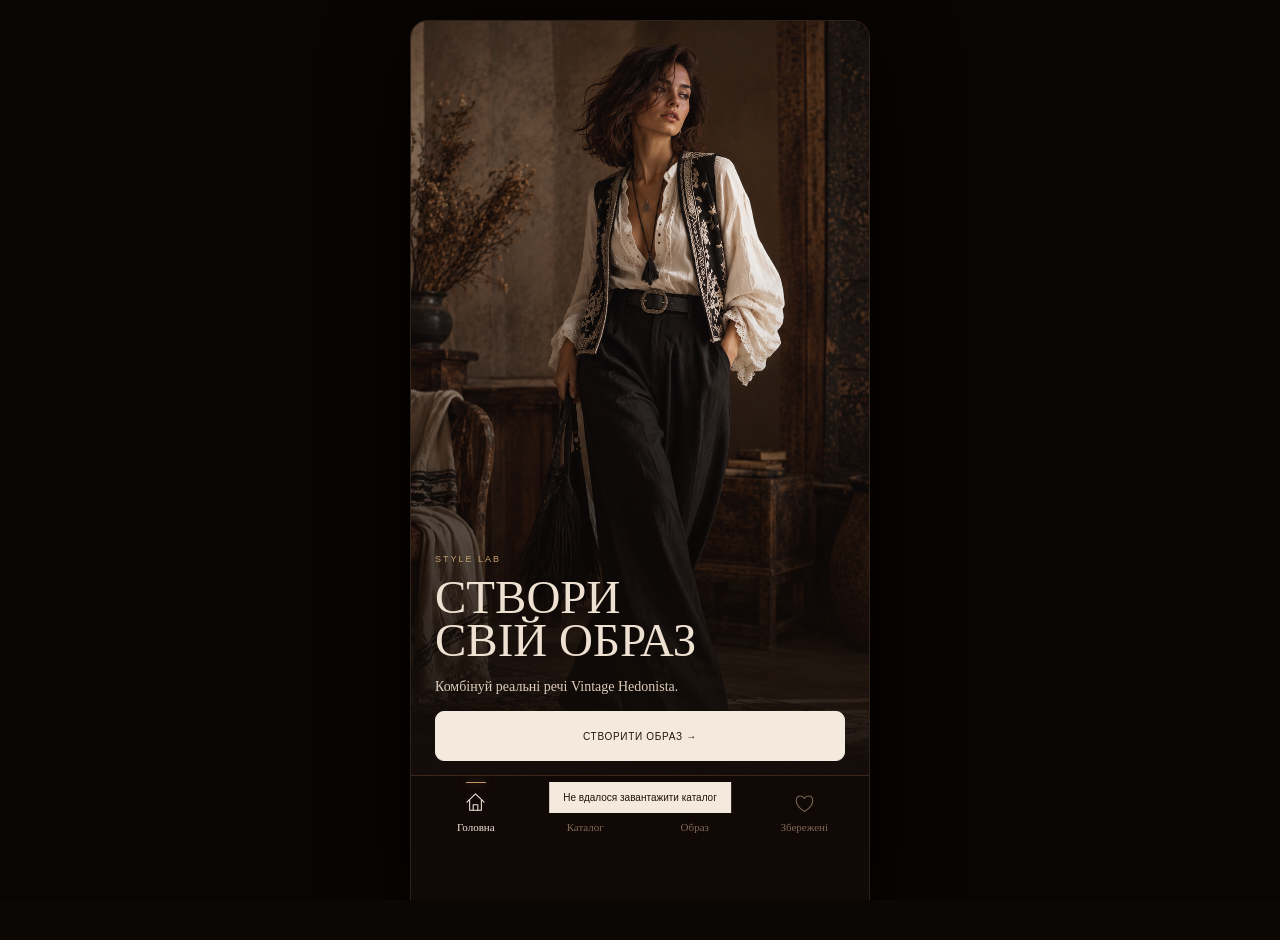
==== commit d3d88a74: "Wire home app navigation" ====
--- a/index.html
+++ b/index.html
@@ -3,19 +3,19 @@
 <head>
 <meta charset="utf-8"><meta name="viewport" content="width=device-width,initial-scale=1,viewport-fit=cover">
 <meta name="theme-color" content="#140c08"><title>Vintage Hedonista — Outfit Builder V5</title>
-<link rel="stylesheet" href="app.css?v=546"><link rel="stylesheet" href="hero-slider.css?v=514">
+<link rel="stylesheet" href="app.css?v=549"><link rel="stylesheet" href="hero-slider.css?v=514">
 </head><body><div class="app">
 <main>
 <section class="screen active" id="home">
-<div class="hero"><img src="assets/model/style-lab-hero.jpg" alt="Vintage Hedonista Style Lab"><div class="heroFade"></div><div class="heroCopy"><span>STYLE LAB</span><h1>СТВОРИ<br>СВІЙ ОБРАЗ</h1><p>Комбінуй реальні речі Vintage Hedonista.</p><button class="btn light" data-go="builder">СТВОРИТИ ОБРАЗ →</button></div></div>
+<div class="hero"><img src="assets/model/style-lab-hero.jpg" alt="Vintage Hedonista Style Lab"><div class="heroFade"></div><div class="heroCopy"><span>STYLE LAB</span><h1>СТВОРИ<br>СВІЙ ОБРАЗ</h1><p>Комбінуй реальні речі Vintage Hedonista.</p><button class="btn light" id="homeCreateLook">СТВОРИТИ ОБРАЗ →</button></div></div>
 <div class="homeEditorial">
 <section class="howBlock"><span class="eyebrow">ПРОЦЕС СТВОРЕННЯ ОБРАЗУ</span><h2>СТВОРЮЙ · ПОЄДНУЙ · ЗБЕРІГАЙ</h2><div class="howGrid"><article><strong>01</strong><b>ОБЕРИ РЕЧІ</b><p>Додавай у свій образ улюблені вінтажні речі.</p></article><article><strong>02</strong><b>СТВОРИ ОБРАЗ</b><p>Комбінуй, експериментуй та дивись результат.</p></article><article><strong>03</strong><b>ЗБЕРЕЖИ СТИЛІЗАЦІЮ</b><p>Зберігай вдалі поєднання.</p></article></div></section>
-<section class="startPieceBlock"><div class="sectionHead"><div><span class="eyebrow">STYLE START</span><h2>ПОЧНИ З ОДНІЄЇ РЕЧІ</h2></div><button class="textLink" data-go="builder">КАТАЛОГ →</button></div><p class="lead">Обери одну річ. Побудуй навколо неї весь образ.</p><div id="homeProducts" class="homeProducts"></div></section>
+<section class="startPieceBlock"><div class="sectionHead"><div><span class="eyebrow">STYLE START</span><h2>ПОЧНИ З ОДНІЄЇ РЕЧІ</h2></div><button class="textLink" id="homeCatalogLink">КАТАЛОГ →</button></div><p class="lead">Обери одну річ. Побудуй навколо неї весь образ.</p><div id="homeProducts" class="homeProducts"></div></section>
 <section class="statementBlock"><span>VINTAGE HEDONISTA / STYLE LAB</span><h2>ОДЯГ НЕ ПОТРЕБУЄ ПРАВИЛ.<br>ЙОМУ ПОТРІБЕН КОНТЕКСТ.</h2><p>Експериментуй з речами Vintage Hedonista та створюй власні поєднання.</p></section>
 <section id="lastLookHome" hidden><div class="sectionHead"><div><span class="eyebrow">ОСТАННЯ ЗБЕРЕЖЕНА СТИЛІЗАЦІЯ</span><h2>ТВІЙ ОСТАННІЙ ОБРАЗ</h2></div><button class="textLink" data-go="saved">УСІ →</button></div><div id="lastLookCard"></div></section>
 </div></section>
 <section class="screen" id="builder"><div class="catalogAppHead"><div><span class="catalogKicker">VINTAGE HEDONISTA</span><h2>КАТАЛОГ</h2></div><button class="catalogFilterBtn" id="catalogFilterBtn" aria-label="Фільтри">⌁</button></div><div class="catalogSearch"><span>⌕</span><input id="catalogSearchInput" type="search" placeholder="Пошук речей" autocomplete="off"></div><div class="catalogToolbar"><span id="sectionTitle">УСІ ТОВАРИ</span><button id="clearFilter">СКИНУТИ</button></div><div id="productGrid" class="productGrid"></div><div class="builderDock"><button id="openLook"><div><small>ТВІЙ ОБРАЗ</small><b><span id="selectedCount">0</span> речей</b></div><span>ПЕРЕГЛЯНУТИ →</span></button></div></section>
-<section class="screen productDetailScreen" id="productDetail"><div class="productDetailMedia"><img id="productDetailImage" alt=""><button class="productDetailBack" id="productBack" aria-label="Назад">‹</button><span class="productDetailMark">VINTAGE HEDONISTA</span><span id="productDetailSold" hidden>ПРОДАНО</span></div><div class="productDetailBody"><span id="productDetailBrand" class="eyebrow"></span><h1 id="productDetailName"></h1><div class="productDetailPrice" id="productDetailPrice"></div><div class="productDetailRule"><span>ДЕТАЛІ РЕЧІ</span></div><div class="productDetailMeta" id="productDetailMeta"></div><button class="btn light wide productDetailAdd" id="productDetailAdd">ДОДАТИ ДО ОБРАЗУ</button></div></section>
+<section class="screen productDetailScreen" id="productDetail"><div class="productDetailTop"><button id="productBack" aria-label="Назад">←</button><span>VINTAGE HEDONISTA</span><i></i></div><div class="productDetailMedia"><img id="productDetailImage" alt=""><span id="productDetailSold" hidden>ПРОДАНО</span></div><div class="productDetailBody"><span id="productDetailBrand" class="eyebrow"></span><h1 id="productDetailName"></h1><div class="productDetailPrice" id="productDetailPrice"></div><div class="productDetailMeta" id="productDetailMeta"></div><button class="btn light wide productDetailAdd" id="productDetailAdd">ДОДАТИ ДО ОБРАЗУ</button></div></section>
 <section class="screen lookAppScreen" id="look"><div class="lookAppHead"><div><span class="eyebrow">STYLE LAB</span><h2>ТВІЙ ОБРАЗ</h2></div></div><div class="lookBlank"><h2>Почни новий образ</h2><p>Додай речі з каталогу для нової стилізації.</p><button class="btn light wide" data-go="builder">ДОДАТИ РЕЧІ →</button></div><div class="modelStage"><div class="lookPreGenerate" id="lookPreGenerate"><span>AI STYLE LAB</span><h3>Твій образ готовий до примірки</h3><p>Обрані речі зібрані нижче. Створи AI-образ, щоб побачити їх разом на моделі.</p><b>✦</b></div><img id="lookPreview" src="" alt="AI model preview" hidden><div class="aiLoader"><i></i><b>СТВОРЮЄМО ОБРАЗ</b><small>AI STYLE LAB</small></div><span class="stageTag" id="lookPreviewTag" hidden>AI PREVIEW</span></div><div class="lookSummary"><div><span>РЕЧЕЙ</span><b id="lookCount">0</b></div><div><span>ВАРТІСТЬ</span><b id="lookTotal">0 грн</b></div></div><div class="lookSectionHead"><span>ВИБРАНІ РЕЧІ</span><button data-go="builder">+ ДОДАТИ</button></div><div id="lookItems" class="lookItems"></div><div class="aiBox"><span>AI STYLE LAB</span><h2>Приміряти образ на моделі</h2><p>AI збере вибрані речі в єдину редакційну стилізацію.</p><button class="btn light wide" id="generateLook">СТВОРИТИ AI-ОБРАЗ ✦</button></div><div class="lookActions"><button class="btn outline wide" data-go="builder">ЗМІНИТИ ОБРАЗ</button><button class="btn light wide" id="saveLook">ЗБЕРЕГТИ ОБРАЗ ♡</button></div></section>
 <section class="screen savedDetailScreen" id="savedDetail"><div class="savedDetailHead"><button id="savedDetailBack" aria-label="Назад">‹</button><div><span>STYLE LAB</span><h2 id="savedDetailName">СТИЛІЗАЦІЯ</h2></div><i></i></div><div class="savedDetailHero"><img id="savedDetailImage" src="assets/model/base-look.png" alt="Збережена стилізація"><span>ЗБЕРЕЖЕНИЙ ОБРАЗ</span></div><div class="savedDetailMeta"><div><span>РЕЧЕЙ</span><b id="savedDetailCount">0</b></div><div><span>ВАРТІСТЬ</span><b id="savedDetailTotal">0 грн</b></div></div><div class="savedDetailSection"><span>РЕЧІ В ОБРАЗІ</span><div id="savedDetailItems" class="savedDetailItems"></div></div><div class="savedDetailActions"><button class="btn outline wide" id="editSavedLook">РЕДАГУВАТИ ОБРАЗ</button><button class="savedDetailDelete" id="deleteSavedLook">ВИДАЛИТИ</button></div></section>
 <section class="screen savedGalleryScreen" id="saved"><div class="savedGalleryHead"><span>STYLE LAB</span><h2>Збережені образи</h2><p>Твої готові стилізації Vintage Hedonista</p></div><div id="savedList" class="savedGallery"></div><div class="savedGalleryCreate"><button class="btn outline wide" data-go="builder">+ СТВОРИТИ НОВИЙ ОБРАЗ</button></div></section>
@@ -25,5 +25,5 @@
 <div class="catalogSheet" id="catalogSheet" aria-hidden="true"><div class="sheetBackdrop" id="catalogSheetBackdrop"></div><div class="sheetPanel"><div class="sheetHandle"></div><div class="sheetHead"><div><span>КАТАЛОГ</span><h2>Фільтри</h2></div><button id="catalogSheetClose" aria-label="Закрити">×</button></div><div class="catalogFilterArea" id="catalogFilterArea"><div id="categoryTabs" class="categoryTabs"></div><div id="subcategoryTabs" class="subcategoryTabs"></div></div><button class="btn light wide sheetApply" id="catalogSheetApply">ПОКАЗАТИ ТОВАРИ</button></div></div>
 
 <div class="nameModal" id="nameModal" aria-hidden="true"><div class="nameModalBackdrop" id="nameModalBackdrop"></div><div class="nameModalCard"><div class="nameSheetHandle"></div><div class="nameSheetHead"><div><span>STYLE LAB</span><h2>Зберегти образ</h2></div><button id="cancelSave" aria-label="Закрити">×</button></div><label class="nameSheetField"><span>НАЗВА СТИЛІЗАЦІЇ</span><input id="lookNameInput" maxlength="50" placeholder="Наприклад: Осінь у Парижі"></label><button class="btn light wide nameSheetSave" id="confirmSave">ЗБЕРЕГТИ ОБРАЗ</button></div></div>
-<script src="https://cdn.jsdelivr.net/npm/@supabase/supabase-js@2"></script><script src="config.js?v=56"></script><script src="app.js?v=545"></script><script src="hero-slider.js?v=514"></script>
+<script src="https://cdn.jsdelivr.net/npm/@supabase/supabase-js@2"></script><script src="config.js?v=56"></script><script src="app.js?v=550"></script><script src="hero-slider.js?v=514"></script>
 </body></html>
--- a/app.css
+++ b/app.css
@@ -170,3 +170,26 @@
 /* Product detail image: preserve original square product photo */
 .productDetailMedia{min-height:0!important}
 .productDetailMedia #productDetailImage{display:block!important;width:100%!important;height:auto!important;aspect-ratio:1/1!important;object-fit:contain!important;object-position:center!important;opacity:1!important;visibility:visible!important;background:#1a0f0a!important}
+
+/* Product detail media fallback lives on the container */
+#productDetailMedia{aspect-ratio:1/1!important;background-size:contain!important;background-position:center!important;background-repeat:no-repeat!important}
+#productDetailMedia #productDetailImage{width:100%!important;height:100%!important;object-fit:contain!important;background:transparent!important}
+
+/* Product detail rollback to last known working layout */
+.productDetailScreen .productDetailTop{display:grid!important}
+.productDetailMedia{position:relative!important;margin:0!important;min-height:0!important;aspect-ratio:auto!important;background:#1a0f0a!important;background-image:none!important}
+.productDetailMedia #productDetailImage{display:block!important;width:100%!important;height:auto!important;aspect-ratio:1/1!important;object-fit:cover!important;opacity:1!important;visibility:visible!important;background:none!important}
+.productDetailBody{padding:22px 18px 28px!important}
+.productDetailAdd{position:sticky!important;bottom:8px!important;z-index:5!important;height:auto!important;margin-top:0!important;border-radius:0!important}
+
+/* Home app polish */
+#home .heroCopy .btn{min-height:50px;border-radius:9px}
+#home .howGrid article{transition:transform .16s ease,border-color .16s ease}
+#home .homeProduct{border-radius:10px;overflow:hidden;transition:transform .14s ease,opacity .14s ease}
+#home .homeProduct:active{transform:scale(.975);opacity:.9}
+#home .homeProduct img{display:block;border-radius:8px}
+#home .homeLastCard{position:relative;align-items:center;border-radius:12px;padding:10px 38px 10px 10px;transition:transform .14s ease,border-color .16s ease}
+#home .homeLastCard:active{transform:scale(.985)}
+#home .homeLastCard img{border-radius:8px}
+#home .homeLastArrow{position:absolute;right:14px;top:50%;transform:translateY(-50%);font:28px/1 Georgia,serif;color:#c4a071}
+#home .textLink{min-height:34px;padding:6px 0}
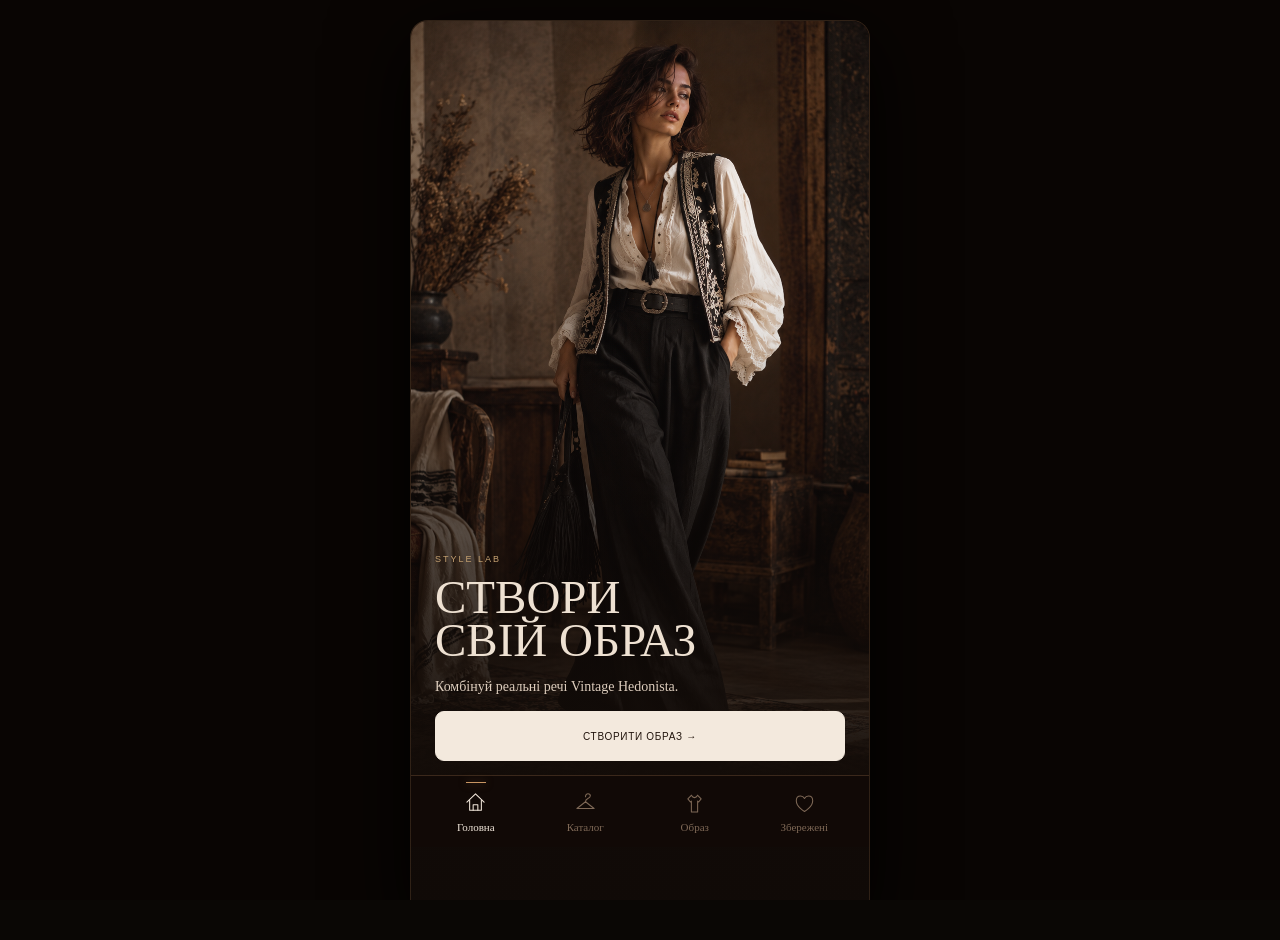
==== commit 704e2822: "Load Look screen visual pass" ====
--- a/index.html
+++ b/index.html
@@ -3,7 +3,7 @@
 <head>
 <meta charset="utf-8"><meta name="viewport" content="width=device-width,initial-scale=1,viewport-fit=cover">
 <meta name="theme-color" content="#140c08"><title>Vintage Hedonista — Outfit Builder V5</title>
-<link rel="stylesheet" href="app.css?v=549"><link rel="stylesheet" href="hero-slider.css?v=514">
+<link rel="stylesheet" href="app.css?v=550"><link rel="stylesheet" href="hero-slider.css?v=514">
 </head><body><div class="app">
 <main>
 <section class="screen active" id="home">
--- a/app.css
+++ b/app.css
@@ -193,3 +193,44 @@
 #home .homeLastCard img{border-radius:8px}
 #home .homeLastArrow{position:absolute;right:14px;top:50%;transform:translateY(-50%);font:28px/1 Georgia,serif;color:#c4a071}
 #home .textLink{min-height:34px;padding:6px 0}
+
+/* Homepage app polish */
+#home .heroCopy .btn,#home .textLink,#home .homeProduct,#home .homeLastCard{touch-action:manipulation}
+#home .homeProduct{transition:transform .14s ease,opacity .14s ease}
+#home .homeProduct:active{transform:scale(.975);opacity:.9}
+#home .homeProduct img{transition:transform .35s ease}
+@media (hover:hover){#home .homeProduct:hover img{transform:scale(1.025)}}
+#lastLookHome{padding-bottom:22px}
+#lastLookCard .homeLastCard{position:relative;width:100%;text-align:left}
+.homeLastArrow{margin-left:auto;padding-left:8px;font:28px/1 Georgia,serif;color:#c7a06f;opacity:.9}
+#home .sectionHead .textLink{min-height:34px;display:flex;align-items:center}
+
+/* LOOK SCREEN — editorial visual pass; logic untouched */
+.lookAppScreen{background:linear-gradient(180deg,#120a07 0,#160d09 44%,#120a07 100%)!important}
+.lookAppScreen .lookAppHead{padding:18px 18px 14px!important;background:linear-gradient(180deg,rgba(18,10,7,.98),rgba(18,10,7,.9))!important}
+.lookAppScreen .lookAppHead .eyebrow{color:#a98a70!important}
+.lookAppScreen .lookAppHead h2{font-size:28px!important;letter-spacing:-.025em!important}
+.lookAppScreen .modelStage{margin:14px 10px 0!important;border:1px solid rgba(196,160,113,.28)!important;border-radius:2px!important;box-shadow:0 18px 48px rgba(0,0,0,.22)!important}
+.lookAppScreen .lookPreGenerate{min-height:370px!important;padding:58px 30px!important;display:flex;flex-direction:column;align-items:center;justify-content:center;text-align:center;background:radial-gradient(circle at 50% 38%,rgba(111,71,44,.24),transparent 48%),linear-gradient(180deg,#21140d,#160c08)!important}
+.lookAppScreen .lookPreGenerate>span{font:8px/1 Arial,sans-serif!important;letter-spacing:.2em!important;color:#b79677!important}
+.lookAppScreen .lookPreGenerate h3{max-width:300px;margin:16px auto 10px!important;font:400 30px/1.02 Georgia,serif!important;color:#eadfce!important}
+.lookAppScreen .lookPreGenerate p{max-width:300px;margin:0 auto!important;font-size:11px!important;line-height:1.6!important;color:#9f8977!important}
+.lookAppScreen .lookPreGenerate b{margin-top:28px!important;font:400 19px/1 Georgia,serif!important;color:#c5a178!important}
+.lookAppScreen .lookSummary{margin:0 10px!important;border-width:0 1px 1px!important;border-color:rgba(196,160,113,.22)!important;border-radius:0!important;background:#170d09!important}
+.lookAppScreen .lookSummary>div{padding:12px 16px!important}
+.lookAppScreen .lookSummary>div+div{border-left:1px solid rgba(196,160,113,.16)!important}
+.lookAppScreen .lookSectionHead{margin-top:24px!important;padding:0 12px 10px!important}
+.lookAppScreen .lookSectionHead>span{font:8px/1 Arial,sans-serif!important;letter-spacing:.18em!important;color:#a98a70!important}
+.lookAppScreen .lookSectionHead>button{font-size:8px!important;letter-spacing:.12em!important}
+.lookAppScreen .lookItems{padding:0 10px!important;gap:6px!important}
+.lookAppScreen .lookRow{grid-template-columns:76px 1fr 32px!important;gap:12px!important;padding:7px!important;border-color:rgba(196,160,113,.17)!important;border-radius:2px!important;background:#180e09!important}
+.lookAppScreen .lookRow img{width:76px!important;height:76px!important;border-radius:0!important}
+.lookAppScreen .lookRow>button{border:0!important;border-radius:0!important;font-size:20px!important}
+.lookAppScreen .aiBox{position:relative;margin:26px 10px 0!important;padding:25px 18px 20px!important;border:1px solid rgba(196,160,113,.3)!important;border-radius:2px!important;background:radial-gradient(circle at 100% 0,rgba(139,91,54,.2),transparent 45%),#1a100b!important;overflow:hidden}
+.lookAppScreen .aiBox:before{content:"✦";position:absolute;right:16px;top:13px;color:#9d795a;font:16px Georgia,serif}
+.lookAppScreen .aiBox>span{font-size:8px!important;letter-spacing:.19em!important;color:#b79677!important}
+.lookAppScreen .aiBox h2{max-width:290px;margin:8px 0 9px!important;font:400 27px/1.05 Georgia,serif!important}
+.lookAppScreen .aiBox p{max-width:320px;font-size:11px!important;line-height:1.55!important;color:#9f8977!important}
+.lookAppScreen #generateLook{height:49px!important;border-radius:0!important;margin-top:4px!important}
+.lookAppScreen .lookActions{grid-template-columns:1fr 1fr!important;gap:8px!important;margin:10px 10px 22px!important;padding:0!important;border:0!important;border-radius:0!important;background:none!important;box-shadow:none!important;backdrop-filter:none!important;-webkit-backdrop-filter:none!important}
+.lookAppScreen .lookActions .btn{height:46px!important;border-radius:0!important}
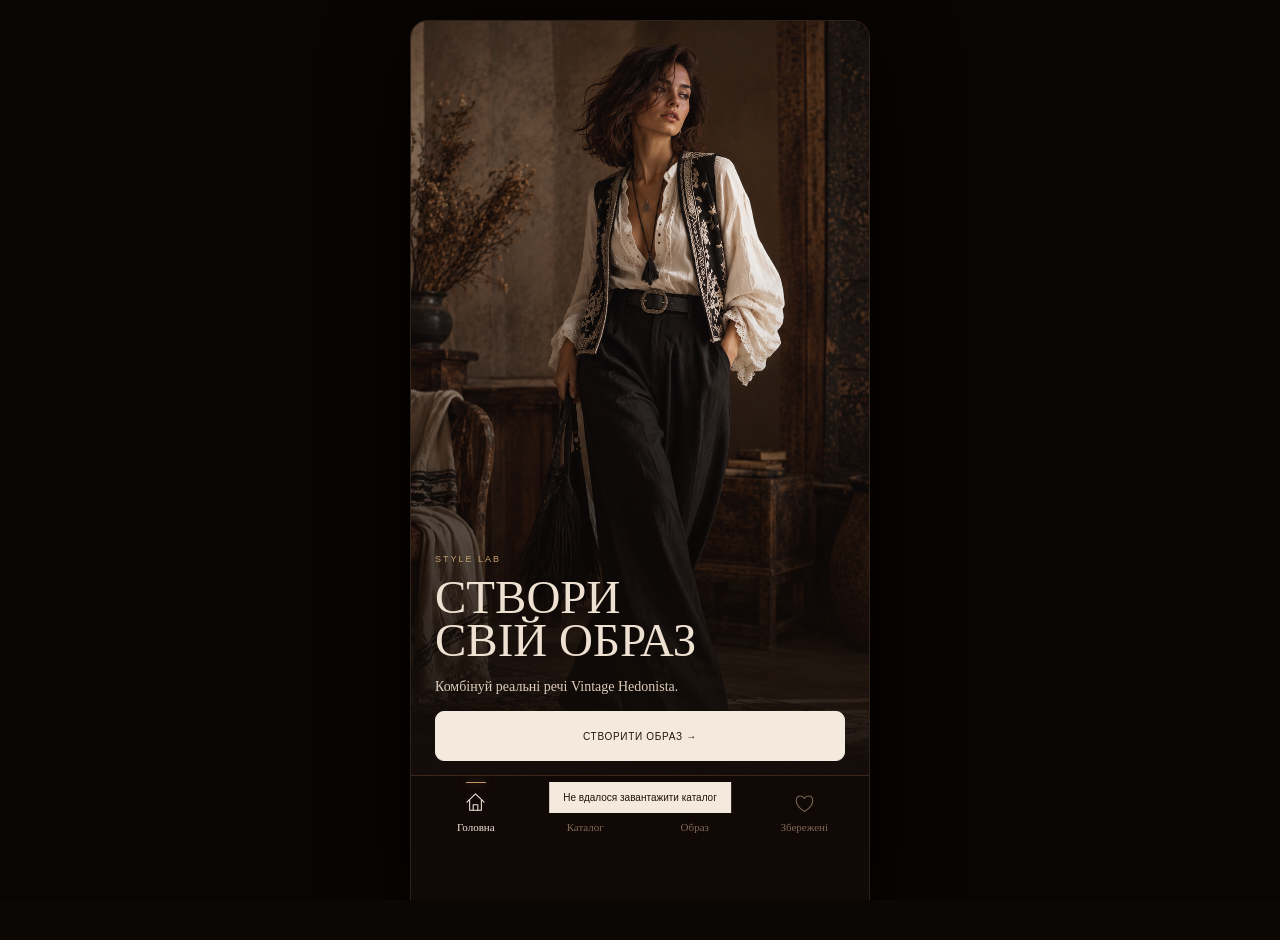
==== commit 20b3faf1: "Load app control hotfix" ====
--- a/index.html
+++ b/index.html
@@ -25,5 +25,5 @@
 <div class="catalogSheet" id="catalogSheet" aria-hidden="true"><div class="sheetBackdrop" id="catalogSheetBackdrop"></div><div class="sheetPanel"><div class="sheetHandle"></div><div class="sheetHead"><div><span>КАТАЛОГ</span><h2>Фільтри</h2></div><button id="catalogSheetClose" aria-label="Закрити">×</button></div><div class="catalogFilterArea" id="catalogFilterArea"><div id="categoryTabs" class="categoryTabs"></div><div id="subcategoryTabs" class="subcategoryTabs"></div></div><button class="btn light wide sheetApply" id="catalogSheetApply">ПОКАЗАТИ ТОВАРИ</button></div></div>
 
 <div class="nameModal" id="nameModal" aria-hidden="true"><div class="nameModalBackdrop" id="nameModalBackdrop"></div><div class="nameModalCard"><div class="nameSheetHandle"></div><div class="nameSheetHead"><div><span>STYLE LAB</span><h2>Зберегти образ</h2></div><button id="cancelSave" aria-label="Закрити">×</button></div><label class="nameSheetField"><span>НАЗВА СТИЛІЗАЦІЇ</span><input id="lookNameInput" maxlength="50" placeholder="Наприклад: Осінь у Парижі"></label><button class="btn light wide nameSheetSave" id="confirmSave">ЗБЕРЕГТИ ОБРАЗ</button></div></div>
-<script src="https://cdn.jsdelivr.net/npm/@supabase/supabase-js@2"></script><script src="config.js?v=56"></script><script src="app.js?v=550"></script><script src="hero-slider.js?v=514"></script>
+<script src="https://cdn.jsdelivr.net/npm/@supabase/supabase-js@2"></script><script src="config.js?v=56"></script><script src="app.js?v=551"></script><script src="hero-slider.js?v=514"></script>
 </body></html>
